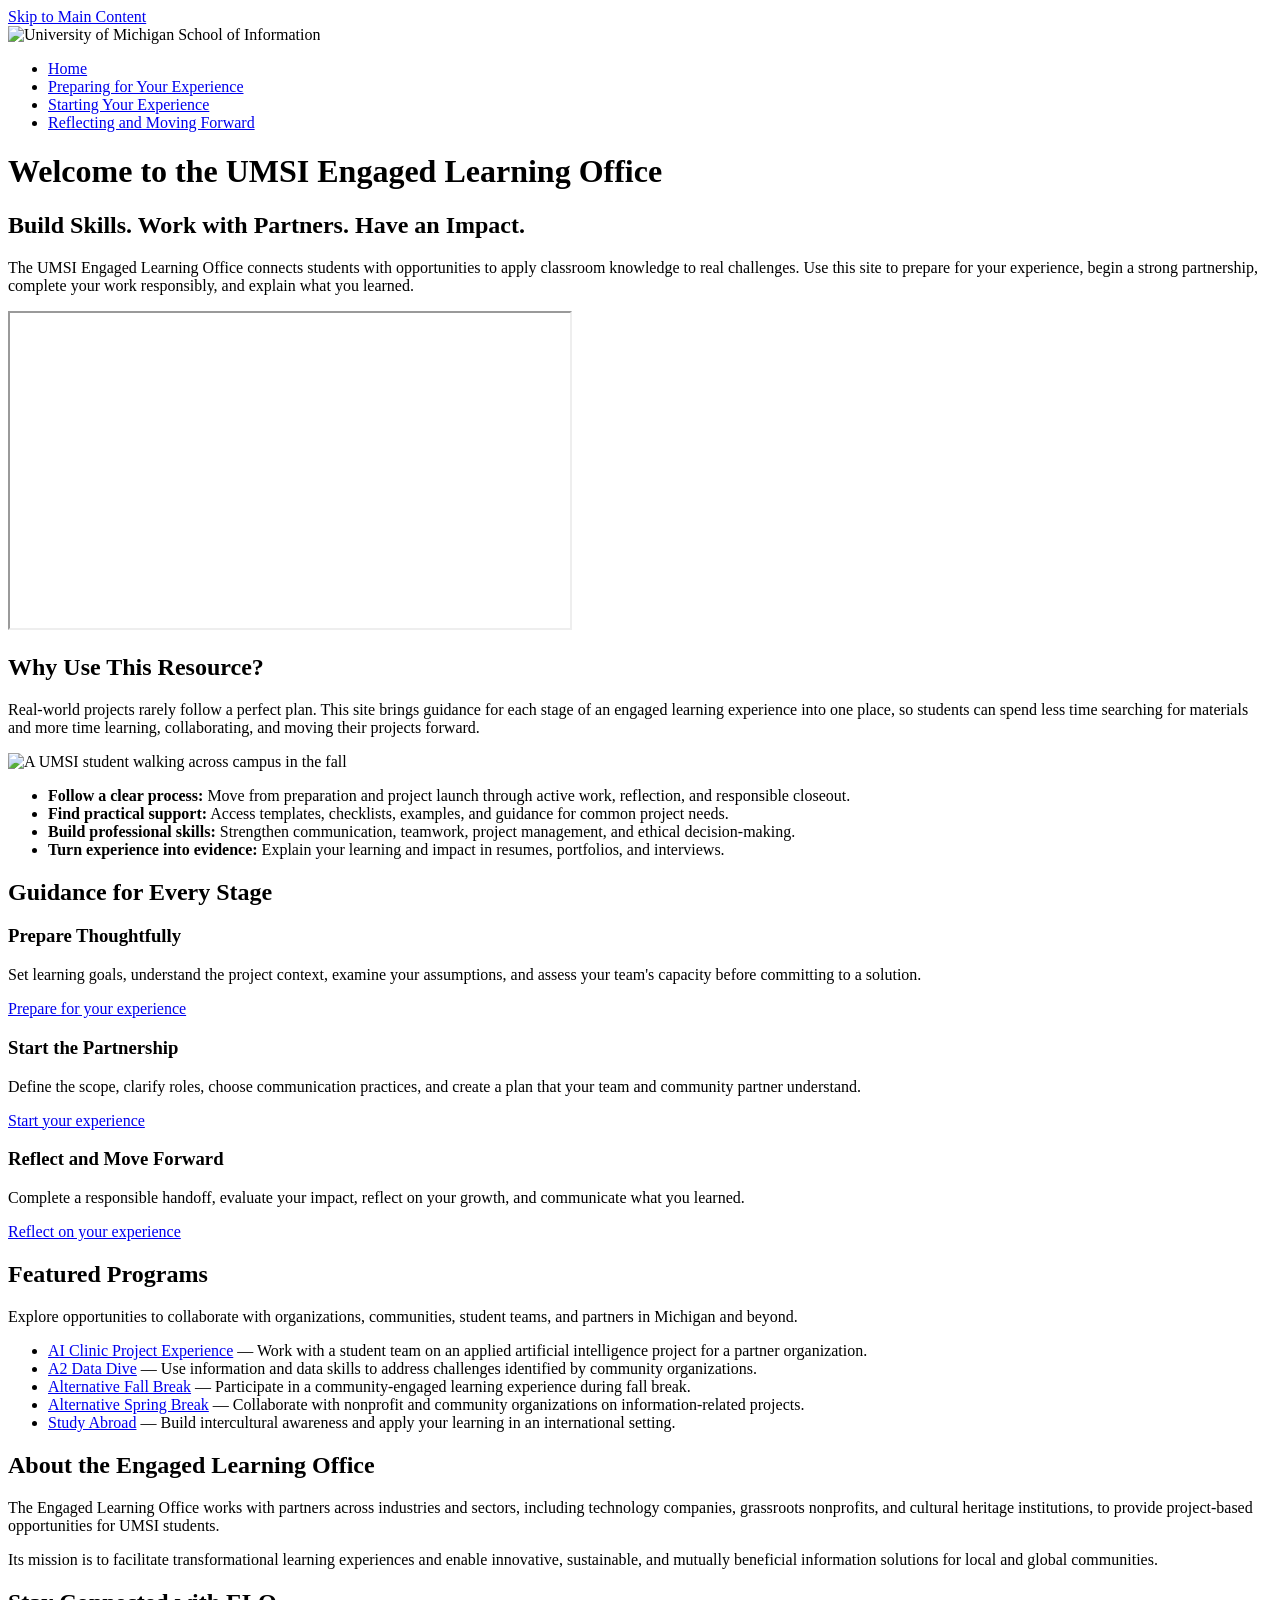
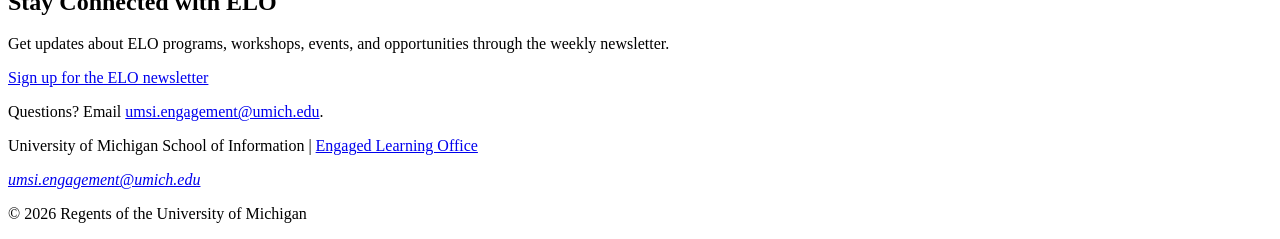
==== index.html @ e4ef28c3 "Complete client project HTML pages" ====
<!DOCTYPE html>
<html lang="en">
<head>
    <meta charset="UTF-8">
    <meta name="viewport" content="width=device-width, initial-scale=1.0">
    <meta name="description" content="Resources from the UMSI Engaged Learning Office for preparing, beginning, completing, and reflecting on an engaged learning experience.">
    <title>Engaged Learning Resources | UMSI</title>
</head>
<body>
    <a href="#main">Skip to Main Content</a>
    <header>
        <img src="images/UMSI_signature_vertical_informal_solidblue.jpg" alt="University of Michigan School of Information">
        <nav aria-label="Primary navigation">
            <ul>
                <li><a href="index.html" aria-current="page">Home</a></li>
                <li><a href="prep.html">Preparing for Your Experience</a></li>
                <li><a href="start.html">Starting Your Experience</a></li>
                <li><a href="reflect.html">Reflecting and Moving Forward</a></li>
            </ul>
        </nav>
        <h1>Welcome to the UMSI Engaged Learning Office</h1>
    </header>
    <main id="main">
        <section>
            <h2>Build Skills. Work with Partners. Have an Impact.</h2>
            <p>The UMSI Engaged Learning Office connects students with opportunities to apply classroom knowledge to real challenges. Use this site to prepare for your experience, begin a strong partnership, complete your work responsibly, and explain what you learned.</p>
            <iframe width="560" height="315" src="https://www.youtube.com/embed/81ZO9RfIJEQ?si=tBp82YWZMl1u7CVS" title="Introduction to engaged learning at UMSI" allow="accelerometer; autoplay; clipboard-write; encrypted-media; gyroscope; picture-in-picture; web-share" referrerpolicy="strict-origin-when-cross-origin" allowfullscreen></iframe>
        </section>
        <section>
            <h2>Why Use This Resource?</h2>
            <p>Real-world projects rarely follow a perfect plan. This site brings guidance for each stage of an engaged learning experience into one place, so students can spend less time searching for materials and more time learning, collaborating, and moving their projects forward.</p>
            <img src="images/UMSI_CampusFall_UMSIBackpack_02.jpg" alt="A UMSI student walking across campus in the fall">
            <ul>
                <li><strong>Follow a clear process:</strong> Move from preparation and project launch through active work, reflection, and responsible closeout.</li>
                <li><strong>Find practical support:</strong> Access templates, checklists, examples, and guidance for common project needs.</li>
                <li><strong>Build professional skills:</strong> Strengthen communication, teamwork, project management, and ethical decision-making.</li>
                <li><strong>Turn experience into evidence:</strong> Explain your learning and impact in resumes, portfolios, and interviews.</li>
            </ul>
        </section>
        <section>
            <h2>Guidance for Every Stage</h2>
            <article>
                <h3>Prepare Thoughtfully</h3>
                <p>Set learning goals, understand the project context, examine your assumptions, and assess your team's capacity before committing to a solution.</p>
                <p><a href="prep.html">Prepare for your experience</a></p>
            </article>
            <article>
                <h3>Start the Partnership</h3>
                <p>Define the scope, clarify roles, choose communication practices, and create a plan that your team and community partner understand.</p>
                <p><a href="start.html">Start your experience</a></p>
            </article>
            <article>
                <h3>Reflect and Move Forward</h3>
                <p>Complete a responsible handoff, evaluate your impact, reflect on your growth, and communicate what you learned.</p>
                <p><a href="reflect.html">Reflect on your experience</a></p>
            </article>
        </section>
        <section>
            <h2>Featured Programs</h2>
            <p>Explore opportunities to collaborate with organizations, communities, student teams, and partners in Michigan and beyond.</p>
            <ul>
                <li><a href="https://mcompass.umich.edu/_portal/tds-program-brochure?programid=12810">AI Clinic Project Experience</a> — Work with a student team on an applied artificial intelligence project for a partner organization.</li>
                <li><a href="https://mcompass.umich.edu/_portal/tds-program-brochure?programid=12556">A2 Data Dive</a> — Use information and data skills to address challenges identified by community organizations.</li>
                <li><a href="https://mcompass.umich.edu/_portal/tds-program-brochure?programid=11297">Alternative Fall Break</a> — Participate in a community-engaged learning experience during fall break.</li>
                <li><a href="https://mcompass.umich.edu/_portal/tds-program-brochure?programid=10621">Alternative Spring Break</a> — Collaborate with nonprofit and community organizations on information-related projects.</li>
                <li><a href="https://www.si.umich.edu/student-life/study-abroad">Study Abroad</a> — Build intercultural awareness and apply your learning in an international setting.</li>
            </ul>
        </section>
        <section>
            <h2>About the Engaged Learning Office</h2>
            <p>The Engaged Learning Office works with partners across industries and sectors, including technology companies, grassroots nonprofits, and cultural heritage institutions, to provide project-based opportunities for UMSI students.</p>
            <p>Its mission is to facilitate transformational learning experiences and enable innovative, sustainable, and mutually beneficial information solutions for local and global communities.</p>
        </section>
        <aside>
            <h2>Stay Connected with ELO</h2>
            <p>Get updates about ELO programs, workshops, events, and opportunities through the weekly newsletter.</p>
            <p><a href="https://umsi.info/elo-newsletter">Sign up for the ELO newsletter</a></p>
            <p>Questions? Email <a href="mailto:umsi.engagement@umich.edu">umsi.engagement@umich.edu</a>.</p>
        </aside>
    </main>
    <footer>
        <p>University of Michigan School of Information | <a href="https://www.si.umich.edu/programs/engaged-learning/about-engaged-learning-office">Engaged Learning Office</a></p>
        <address><a href="mailto:umsi.engagement@umich.edu">umsi.engagement@umich.edu</a></address>
        <p>&copy; 2026 Regents of the University of Michigan</p>
    </footer>
</body>
</html>
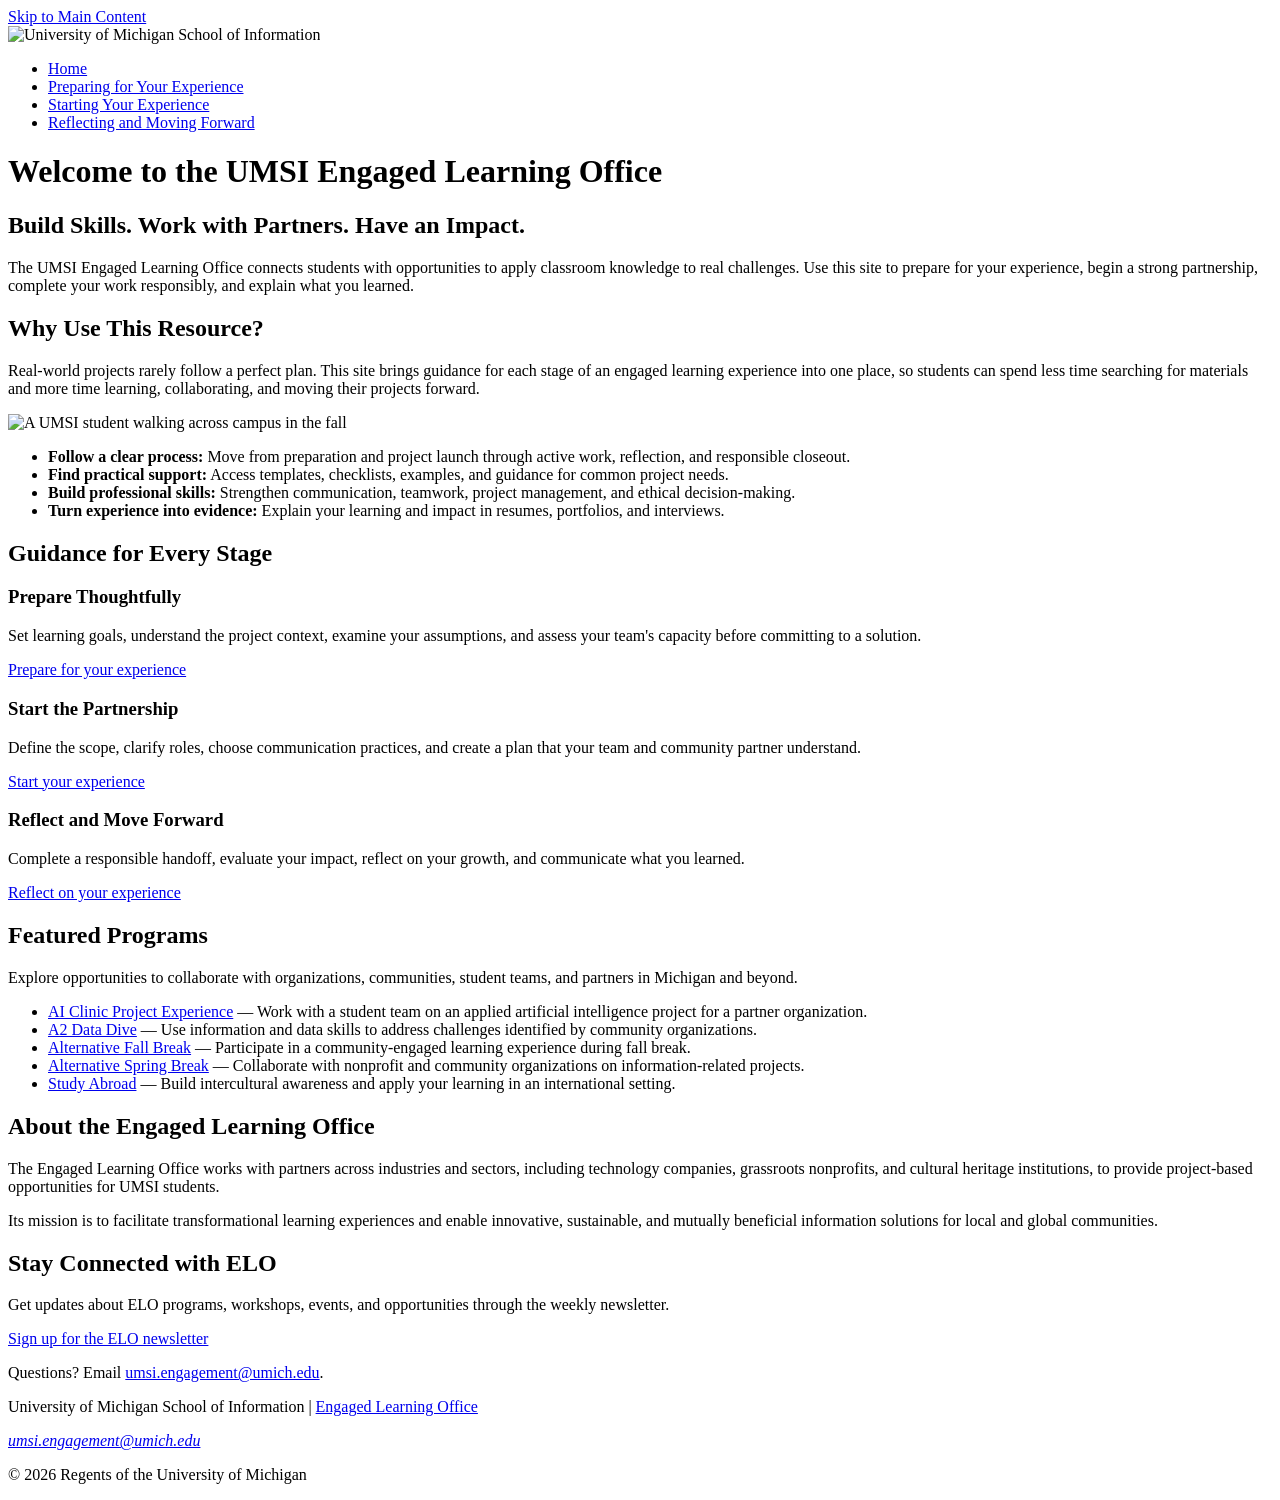
==== commit b95e4e9c: "Remove YouTube embed causing axe issues" ====
--- a/index.html
+++ b/index.html
@@ -24,7 +24,6 @@
         <section>
             <h2>Build Skills. Work with Partners. Have an Impact.</h2>
             <p>The UMSI Engaged Learning Office connects students with opportunities to apply classroom knowledge to real challenges. Use this site to prepare for your experience, begin a strong partnership, complete your work responsibly, and explain what you learned.</p>
-            <iframe width="560" height="315" src="https://www.youtube.com/embed/81ZO9RfIJEQ?si=tBp82YWZMl1u7CVS" title="Introduction to engaged learning at UMSI" allow="accelerometer; autoplay; clipboard-write; encrypted-media; gyroscope; picture-in-picture; web-share" referrerpolicy="strict-origin-when-cross-origin" allowfullscreen></iframe>
         </section>
         <section>
             <h2>Why Use This Resource?</h2>
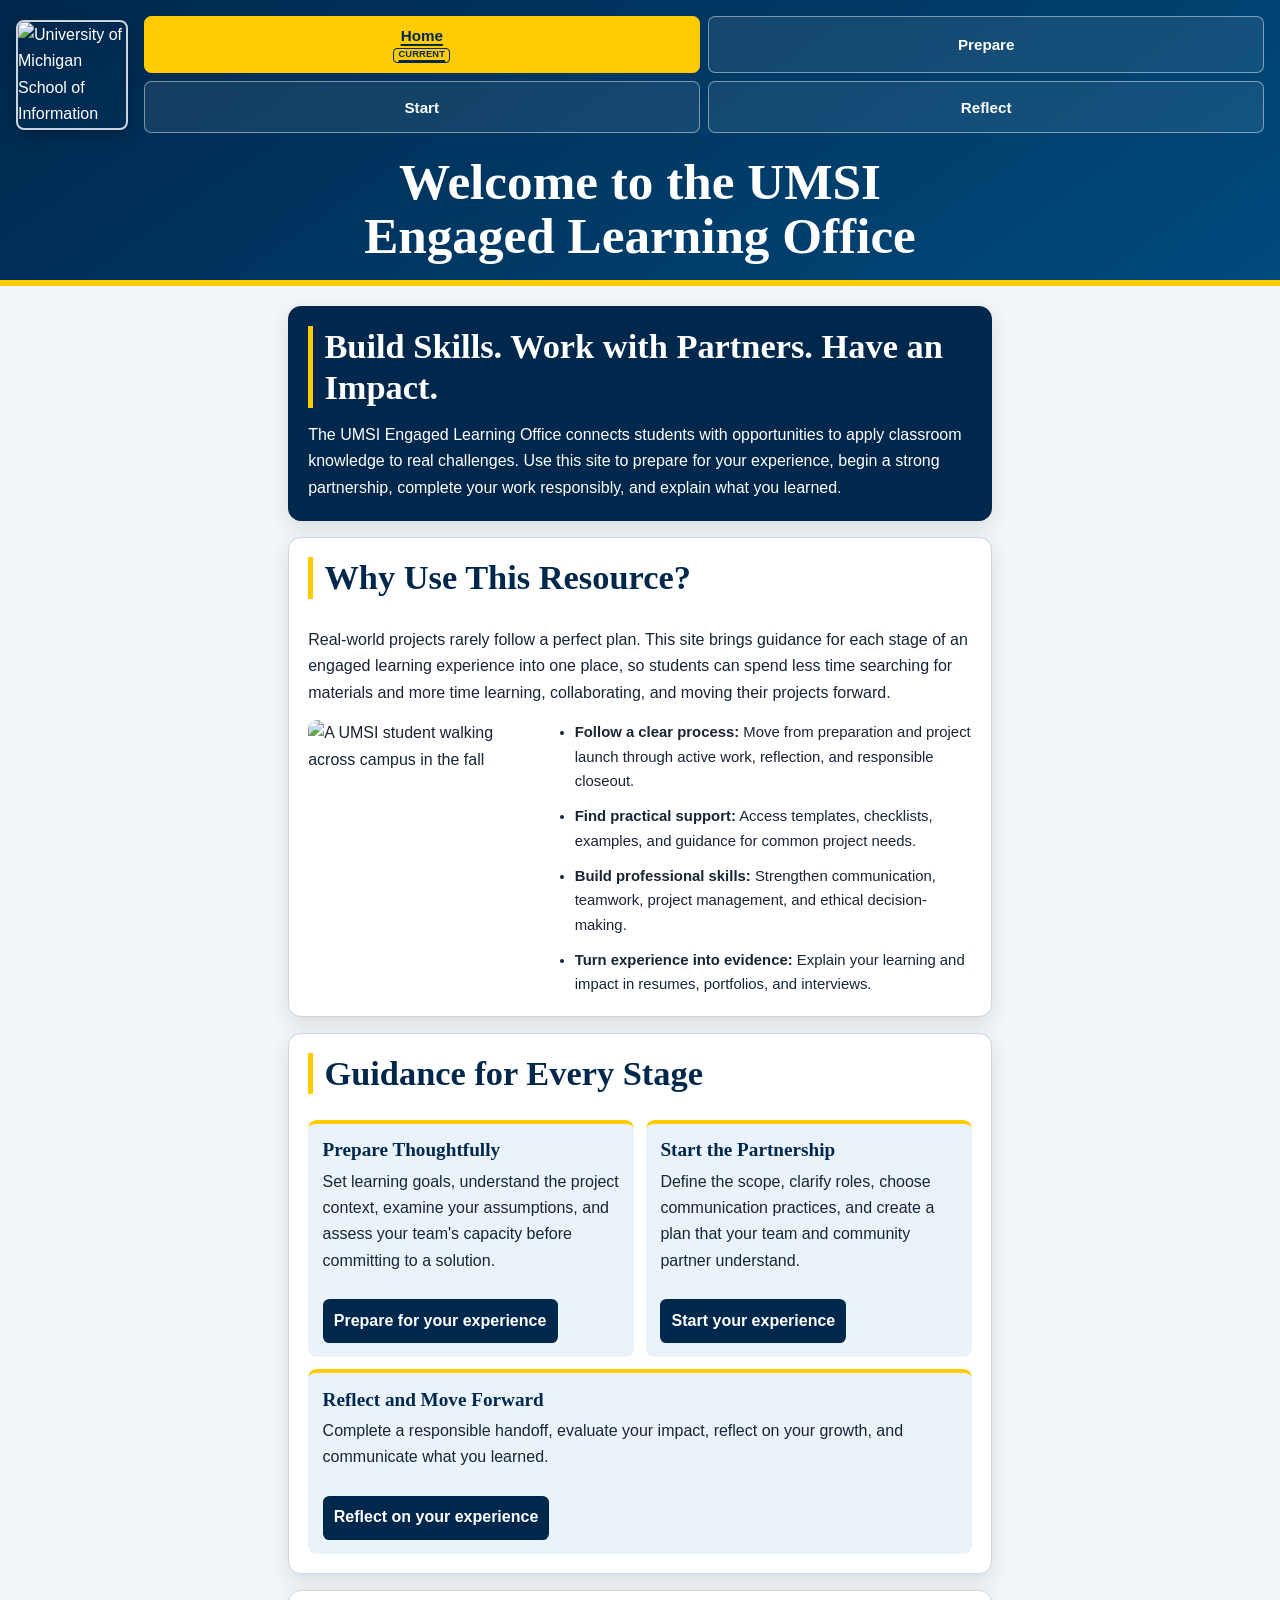
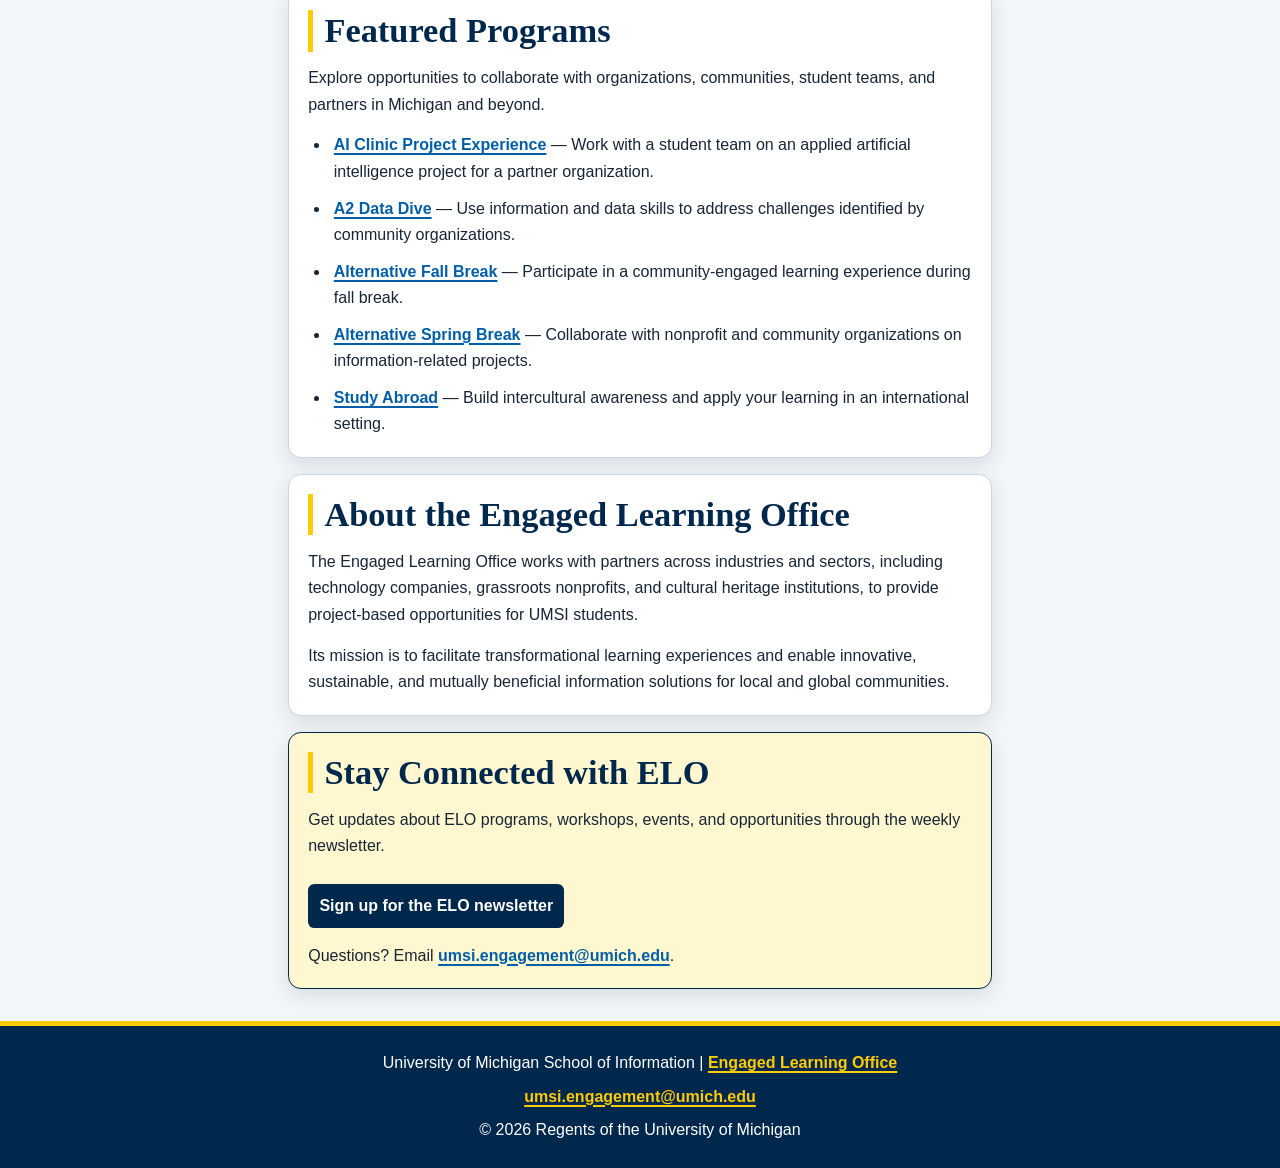
==== commit 9413a498: "Complete mobile-first client project styling" ====
--- a/index.html
+++ b/index.html
@@ -4,28 +4,30 @@
     <meta charset="UTF-8">
     <meta name="viewport" content="width=device-width, initial-scale=1.0">
     <meta name="description" content="Resources from the UMSI Engaged Learning Office for preparing, beginning, completing, and reflecting on an engaged learning experience.">
+    <link rel="stylesheet" href="css/html5reset.css">
+    <link rel="stylesheet" href="css/style.css">
     <title>Engaged Learning Resources | UMSI</title>
 </head>
-<body>
-    <a href="#main">Skip to Main Content</a>
-    <header>
-        <img src="images/UMSI_signature_vertical_informal_solidblue.jpg" alt="University of Michigan School of Information">
-        <nav aria-label="Primary navigation">
+<body class="page-home">
+    <a class="skip-link" href="#main">Skip to Main Content</a>
+    <header class="site-header">
+        <img class="site-logo" src="images/UMSI_signature_vertical_informal_solidblue.jpg" alt="University of Michigan School of Information">
+        <nav class="site-nav" aria-label="Primary navigation">
             <ul>
                 <li><a href="index.html" aria-current="page">Home</a></li>
-                <li><a href="prep.html">Preparing for Your Experience</a></li>
-                <li><a href="start.html">Starting Your Experience</a></li>
-                <li><a href="reflect.html">Reflecting and Moving Forward</a></li>
+                <li><a href="prep.html" aria-label="Preparing for Your Experience">Prepare</a></li>
+                <li><a href="start.html" aria-label="Starting Your Experience">Start</a></li>
+                <li><a href="reflect.html" aria-label="Reflecting and Moving Forward">Reflect</a></li>
             </ul>
         </nav>
         <h1>Welcome to the UMSI Engaged Learning Office</h1>
     </header>
-    <main id="main">
-        <section>
+    <main id="main" class="site-main" tabindex="-1">
+        <section class="intro-panel">
             <h2>Build Skills. Work with Partners. Have an Impact.</h2>
             <p>The UMSI Engaged Learning Office connects students with opportunities to apply classroom knowledge to real challenges. Use this site to prepare for your experience, begin a strong partnership, complete your work responsibly, and explain what you learned.</p>
         </section>
-        <section>
+        <section class="feature-overview">
             <h2>Why Use This Resource?</h2>
             <p>Real-world projects rarely follow a perfect plan. This site brings guidance for each stage of an engaged learning experience into one place, so students can spend less time searching for materials and more time learning, collaborating, and moving their projects forward.</p>
             <img src="images/UMSI_CampusFall_UMSIBackpack_02.jpg" alt="A UMSI student walking across campus in the fall">
@@ -36,7 +38,7 @@
                 <li><strong>Turn experience into evidence:</strong> Explain your learning and impact in resumes, portfolios, and interviews.</li>
             </ul>
         </section>
-        <section>
+        <section class="stage-grid">
             <h2>Guidance for Every Stage</h2>
             <article>
                 <h3>Prepare Thoughtfully</h3>
@@ -54,7 +56,7 @@
                 <p><a href="reflect.html">Reflect on your experience</a></p>
             </article>
         </section>
-        <section>
+        <section class="resource-list">
             <h2>Featured Programs</h2>
             <p>Explore opportunities to collaborate with organizations, communities, student teams, and partners in Michigan and beyond.</p>
             <ul>
@@ -65,19 +67,19 @@
                 <li><a href="https://www.si.umich.edu/student-life/study-abroad">Study Abroad</a> — Build intercultural awareness and apply your learning in an international setting.</li>
             </ul>
         </section>
-        <section>
+        <section class="about-panel">
             <h2>About the Engaged Learning Office</h2>
             <p>The Engaged Learning Office works with partners across industries and sectors, including technology companies, grassroots nonprofits, and cultural heritage institutions, to provide project-based opportunities for UMSI students.</p>
             <p>Its mission is to facilitate transformational learning experiences and enable innovative, sustainable, and mutually beneficial information solutions for local and global communities.</p>
         </section>
-        <aside>
+        <aside class="callout-panel">
             <h2>Stay Connected with ELO</h2>
             <p>Get updates about ELO programs, workshops, events, and opportunities through the weekly newsletter.</p>
             <p><a href="https://umsi.info/elo-newsletter">Sign up for the ELO newsletter</a></p>
             <p>Questions? Email <a href="mailto:umsi.engagement@umich.edu">umsi.engagement@umich.edu</a>.</p>
         </aside>
     </main>
-    <footer>
+    <footer class="site-footer">
         <p>University of Michigan School of Information | <a href="https://www.si.umich.edu/programs/engaged-learning/about-engaged-learning-office">Engaged Learning Office</a></p>
         <address><a href="mailto:umsi.engagement@umich.edu">umsi.engagement@umich.edu</a></address>
         <p>&copy; 2026 Regents of the University of Michigan</p>
--- a/css/style.css
+++ b/css/style.css
@@ -0,0 +1,447 @@
+/* Mobile-first design authored for the SI 539 Client Project. */
+
+:root {
+    --um-blue: #00274c;
+    --um-blue-light: #0b4f82;
+    --maize: #ffcb05;
+    --ink: #172536;
+    --muted: #526273;
+    --paper: #ffffff;
+    --canvas: #f3f6f8;
+    --pale-blue: #eaf3fa;
+    --pale-maize: #fff7cf;
+    --border: #c9d5df;
+    --shadow: 0 0.4rem 1.2rem rgba(0, 39, 76, 0.12);
+}
+
+*,
+*::before,
+*::after {
+    box-sizing: border-box;
+}
+
+html {
+    scroll-behavior: smooth;
+}
+
+body {
+    min-width: 17.5rem;
+    background: var(--canvas);
+    color: var(--ink);
+    font-family: Arial, Helvetica, sans-serif;
+    font-size: 1rem;
+    line-height: 1.65;
+}
+
+img {
+    display: block;
+    max-width: 100%;
+    height: auto;
+}
+
+a {
+    color: #005ea8;
+    font-weight: 700;
+    text-decoration-thickness: 0.12em;
+    text-underline-offset: 0.18em;
+}
+
+a:hover {
+    color: #003d73;
+}
+
+:focus-visible {
+    outline: 0.24rem solid var(--maize);
+    outline-offset: 0.2rem;
+}
+
+.skip-link {
+    position: absolute;
+    top: -8rem;
+    left: 1rem;
+    z-index: 1000;
+    padding: 0.8rem 1rem;
+    border: 0.2rem solid var(--um-blue);
+    border-radius: 0.4rem;
+    background: var(--maize);
+    color: var(--um-blue);
+    font-weight: 800;
+}
+
+.skip-link:focus {
+    top: 1rem;
+}
+
+.site-header {
+    display: grid;
+    grid-template-columns: minmax(5rem, 7rem) minmax(0, 1fr);
+    gap: 1rem;
+    align-items: center;
+    padding: 1rem;
+    background: linear-gradient(145deg, var(--um-blue), #004b7d);
+    color: var(--paper);
+    border-bottom: 0.4rem solid var(--maize);
+}
+
+.site-logo {
+    width: 100%;
+    border: 0.18rem solid rgba(255, 255, 255, 0.8);
+    border-radius: 0.5rem;
+    box-shadow: 0 0.35rem 0.9rem rgba(0, 0, 0, 0.25);
+}
+
+.site-nav {
+    align-self: stretch;
+}
+
+.site-nav ul {
+    display: grid;
+    grid-template-columns: repeat(2, minmax(0, 1fr));
+    gap: 0.55rem;
+    height: 100%;
+}
+
+.site-nav li {
+    display: flex;
+    min-width: 0;
+}
+
+.site-nav a {
+    display: flex;
+    width: 100%;
+    min-height: 3.25rem;
+    align-items: center;
+    justify-content: center;
+    padding: 0.55rem 0.45rem;
+    border: 0.12rem solid rgba(255, 255, 255, 0.45);
+    border-radius: 0.45rem;
+    background: rgba(255, 255, 255, 0.08);
+    color: var(--paper);
+    font-size: 0.95rem;
+    line-height: 1.25;
+    text-align: center;
+    text-decoration: none;
+}
+
+.site-nav a:hover,
+.site-nav a:focus-visible {
+    background: var(--paper);
+    color: var(--um-blue);
+}
+
+.site-nav a[aria-current="page"] {
+    flex-direction: column;
+    gap: 0.18rem;
+    border-color: var(--maize);
+    background: var(--maize);
+    color: var(--um-blue);
+    font-weight: 900;
+    text-decoration: underline;
+    text-decoration-thickness: 0.14em;
+}
+
+.site-nav a[aria-current="page"]::after {
+    content: "Current";
+    display: block;
+    margin-left: 0;
+    padding: 0.05rem 0.25rem;
+    border: 0.08rem solid currentColor;
+    border-radius: 0.25rem;
+    font-size: 0.58rem;
+    letter-spacing: 0.02em;
+    text-transform: uppercase;
+}
+
+.site-header h1 {
+    grid-column: 1 / -1;
+    max-width: 42rem;
+    margin: 0.35rem auto 0;
+    font-family: Georgia, "Times New Roman", serif;
+    font-size: clamp(2rem, 9vw, 3.2rem);
+    line-height: 1.06;
+    text-align: center;
+}
+
+.site-main {
+    display: grid;
+    gap: 1rem;
+    width: min(100% - 1.25rem, 44rem);
+    margin: 0 auto;
+    padding: 1.25rem 0 2rem;
+}
+
+.site-main:focus {
+    outline: none;
+}
+
+.site-main > section,
+.site-main > aside {
+    padding: 1.2rem;
+    border: 0.08rem solid var(--border);
+    border-radius: 0.8rem;
+    background: var(--paper);
+    box-shadow: var(--shadow);
+}
+
+.site-main h2,
+.site-main h3 {
+    color: var(--um-blue);
+    font-family: Georgia, "Times New Roman", serif;
+    line-height: 1.2;
+}
+
+.site-main h2 {
+    margin-bottom: 0.85rem;
+    padding-left: 0.7rem;
+    border-left: 0.35rem solid var(--maize);
+    font-size: clamp(1.55rem, 7vw, 2.15rem);
+}
+
+.site-main h3 {
+    margin-bottom: 0.45rem;
+    font-size: 1.2rem;
+}
+
+.site-main p + p,
+.site-main p + ul,
+.site-main p + ol,
+.site-main p + dl,
+.site-main ul + p,
+.site-main ol + p,
+.site-main h3:not(:first-child) {
+    margin-top: 0.9rem;
+}
+
+.site-main ul,
+.site-main ol {
+    padding-left: 1.35rem;
+}
+
+.site-main li + li {
+    margin-top: 0.65rem;
+}
+
+.intro-panel {
+    border-color: var(--um-blue) !important;
+    background: var(--um-blue) !important;
+    color: var(--paper);
+}
+
+.intro-panel h2 {
+    color: var(--paper);
+}
+
+.feature-overview {
+    display: grid;
+    grid-template-columns: minmax(6.5rem, 0.72fr) minmax(0, 1.28fr);
+    gap: 0.9rem;
+    align-items: stretch;
+}
+
+.feature-overview h2,
+.feature-overview > p {
+    grid-column: 1 / -1;
+}
+
+.feature-overview img {
+    width: 100%;
+    height: 100%;
+    min-height: 17rem;
+    border-radius: 0.55rem;
+    object-fit: cover;
+}
+
+.feature-overview ul {
+    align-self: center;
+    padding-left: 1.15rem;
+    font-size: 0.93rem;
+}
+
+.stage-grid {
+    display: grid;
+    grid-template-columns: repeat(2, minmax(0, 1fr));
+    gap: 0.75rem;
+}
+
+.stage-grid > h2 {
+    grid-column: 1 / -1;
+}
+
+.stage-grid article {
+    padding: 0.9rem;
+    border-top: 0.28rem solid var(--maize);
+    border-radius: 0.55rem;
+    background: var(--pale-blue);
+}
+
+.stage-grid article:last-child {
+    grid-column: 1 / -1;
+}
+
+.stage-grid article p:last-child a,
+.callout-panel p a[href^="https://umsi.info"] {
+    display: inline-flex;
+    min-height: 2.75rem;
+    align-items: center;
+    margin-top: 0.65rem;
+    padding: 0.55rem 0.7rem;
+    border-radius: 0.4rem;
+    background: var(--um-blue);
+    color: var(--paper);
+    text-decoration: none;
+}
+
+.resource-list li,
+.goal-list li,
+.handoff-list li,
+.team-agreement li {
+    padding-left: 0.25rem;
+}
+
+.question-grid ul {
+    display: grid;
+    grid-template-columns: repeat(2, minmax(0, 1fr));
+    gap: 0.7rem;
+    padding-left: 0;
+    list-style: none;
+}
+
+.question-grid li {
+    margin: 0 !important;
+    padding: 0.8rem;
+    border: 0.08rem solid #b9ccdb;
+    border-radius: 0.55rem;
+    background: var(--pale-blue);
+    font-size: 0.93rem;
+}
+
+.question-grid li::before {
+    content: "?";
+    display: inline-grid;
+    width: 1.55rem;
+    height: 1.55rem;
+    place-items: center;
+    margin: 0 0.35rem 0.25rem 0;
+    border-radius: 50%;
+    background: var(--maize);
+    color: var(--um-blue);
+    font-weight: 900;
+}
+
+.process-list ol {
+    counter-reset: steps;
+    padding-left: 0;
+    list-style: none;
+}
+
+.process-list ol > li {
+    position: relative;
+    margin: 0;
+    padding: 0.8rem 0.8rem 0.8rem 3.25rem;
+    border-left: 0.18rem solid var(--maize);
+}
+
+.process-list ol > li + li {
+    border-top: 0.08rem solid var(--border);
+}
+
+.process-list ol > li::before {
+    counter-increment: steps;
+    content: counter(steps);
+    position: absolute;
+    top: 0.7rem;
+    left: 0.45rem;
+    display: grid;
+    width: 2rem;
+    height: 2rem;
+    place-items: center;
+    border-radius: 50%;
+    background: var(--um-blue);
+    color: var(--paper);
+    font-weight: 900;
+}
+
+.status-grid dl {
+    display: grid;
+    grid-template-columns: minmax(5rem, 0.36fr) minmax(0, 1fr);
+    gap: 0.55rem 0.75rem;
+}
+
+.status-grid dt,
+.status-grid dd {
+    padding: 0.7rem;
+    border-radius: 0.45rem;
+}
+
+.status-grid dt {
+    background: var(--um-blue);
+    color: var(--paper);
+}
+
+.status-grid dd {
+    margin: 0;
+    background: var(--pale-blue);
+}
+
+.warning-panel {
+    border-color: #d4b100 !important;
+    background: var(--pale-maize) !important;
+}
+
+.communication-grid {
+    display: grid;
+    grid-template-columns: repeat(2, minmax(0, 1fr));
+    gap: 0.8rem;
+}
+
+.communication-grid > h2 {
+    grid-column: 1 / -1;
+}
+
+.communication-grid article {
+    padding: 0.9rem;
+    border-radius: 0.55rem;
+    background: var(--pale-blue);
+}
+
+.communication-grid article:first-of-type {
+    grid-column: 1 / -1;
+}
+
+.communication-grid article p + p {
+    margin-top: 0.7rem;
+}
+
+.communication-grid article p strong:first-child {
+    color: var(--um-blue);
+}
+
+.callout-panel {
+    border: 0.12rem solid var(--um-blue) !important;
+    background: var(--pale-maize) !important;
+}
+
+.site-footer {
+    display: grid;
+    gap: 0.45rem;
+    justify-items: center;
+    padding: 1.5rem 1rem;
+    border-top: 0.35rem solid var(--maize);
+    background: var(--um-blue);
+    color: var(--paper);
+    text-align: center;
+}
+
+.site-footer a {
+    color: var(--maize);
+}
+
+.site-footer address {
+    font-style: normal;
+}
+
+@media (prefers-reduced-motion: reduce) {
+    html {
+        scroll-behavior: auto;
+    }
+}
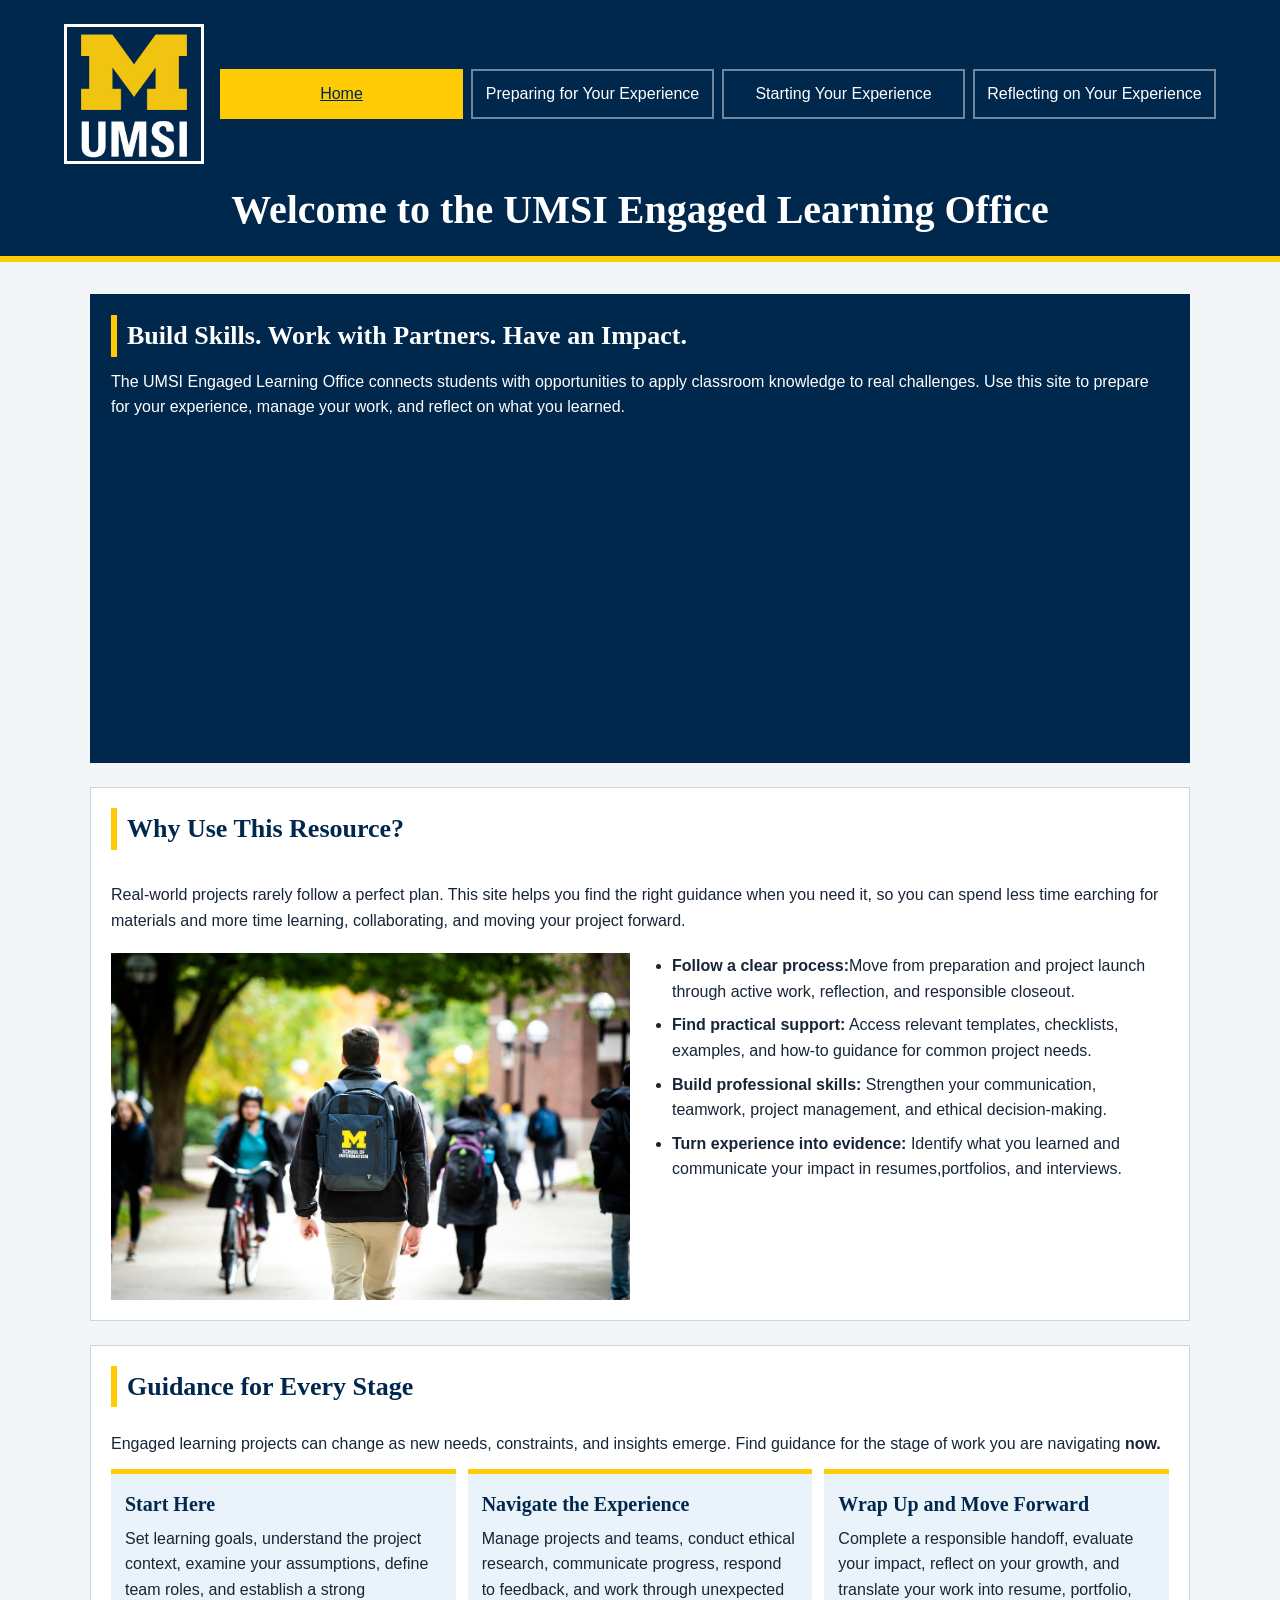
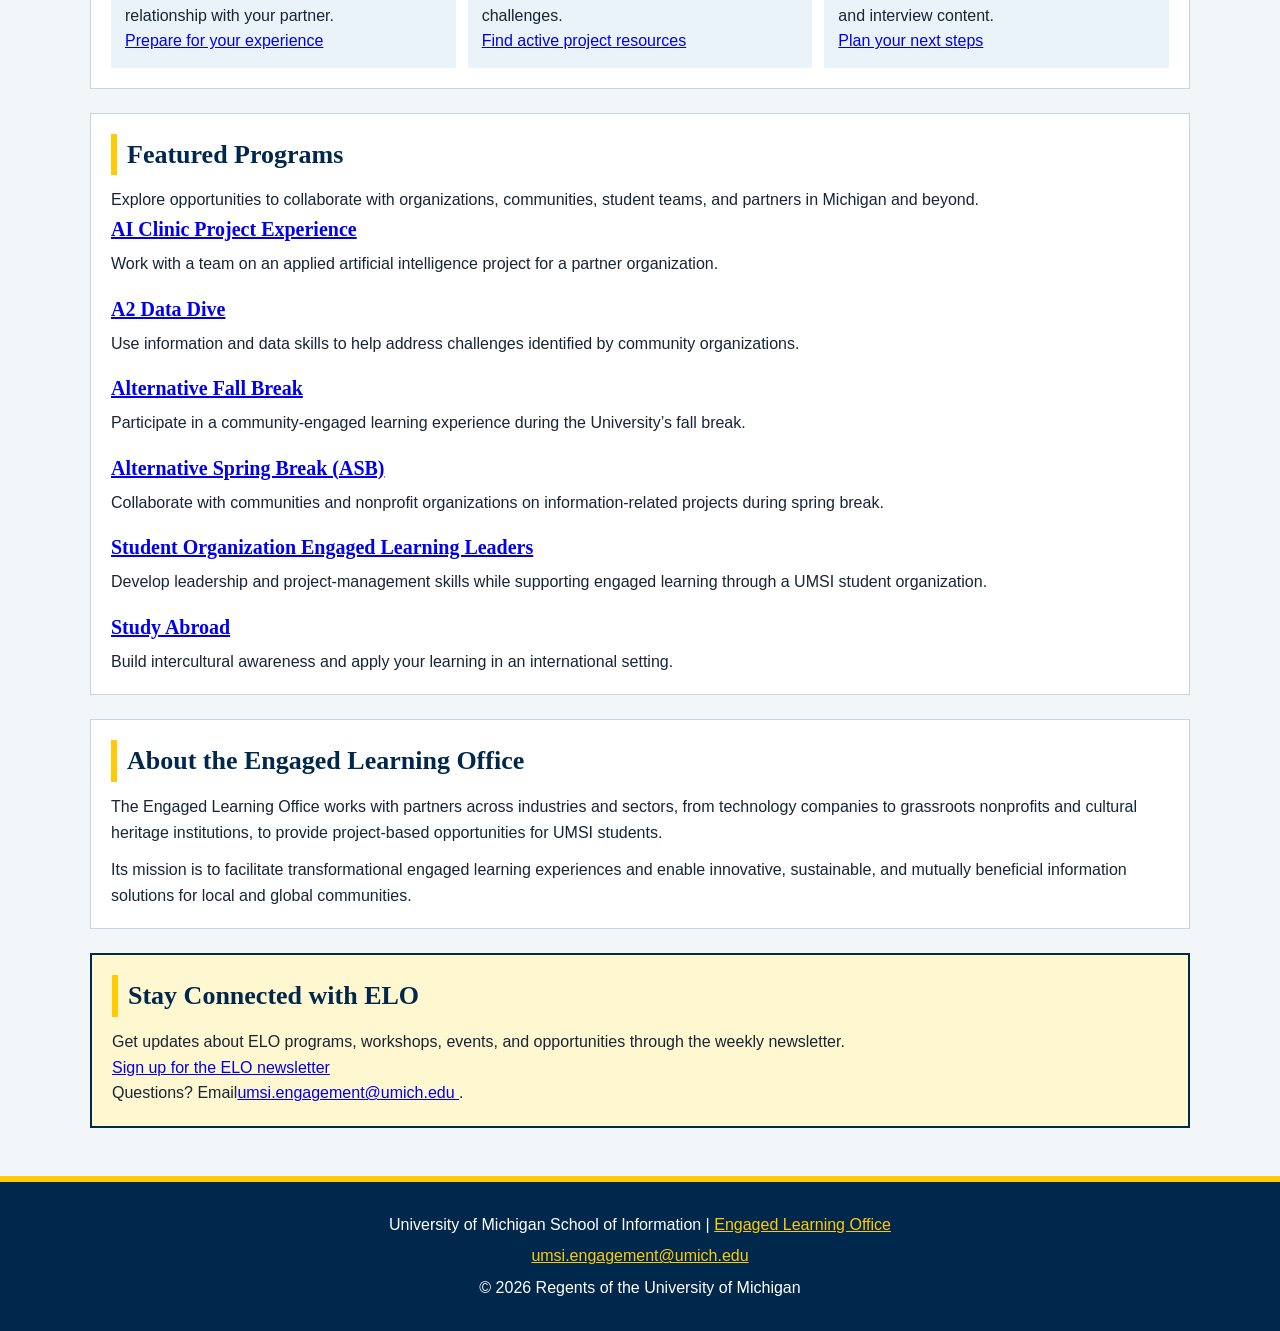
==== commit 81911441: "Initial commit" ====
--- a/index.html
+++ b/index.html
@@ -1,88 +1,135 @@
 <!DOCTYPE html>
 <html lang="en">
-<head>
+  <head>
     <meta charset="UTF-8">
     <meta name="viewport" content="width=device-width, initial-scale=1.0">
-    <meta name="description" content="Resources from the UMSI Engaged Learning Office for preparing, beginning, completing, and reflecting on an engaged learning experience.">
+  
+    <title>Engaged Learning Resources | UMSI</title>
+
     <link rel="stylesheet" href="css/html5reset.css">
     <link rel="stylesheet" href="css/style.css">
-    <title>Engaged Learning Resources | UMSI</title>
-</head>
-<body class="page-home">
-    <a class="skip-link" href="#main">Skip to Main Content</a>
+  </head>
+<body>
+
     <header class="site-header">
-        <img class="site-logo" src="images/UMSI_signature_vertical_informal_solidblue.jpg" alt="University of Michigan School of Information">
-        <nav class="site-nav" aria-label="Primary navigation">
+  <a class="skip-link" href = "#main">Skip to Main Content</a>
+        <img class="site-logo" src="images/UMSI_signature_vertical_informal_solidblue.jpg" alt="UMSI Logo">
+        <nav class="site-nav">
             <ul>
-                <li><a href="index.html" aria-current="page">Home</a></li>
-                <li><a href="prep.html" aria-label="Preparing for Your Experience">Prepare</a></li>
-                <li><a href="start.html" aria-label="Starting Your Experience">Start</a></li>
-                <li><a href="reflect.html" aria-label="Reflecting and Moving Forward">Reflect</a></li>
+                <li><a href = "index.html" aria-current="page">Home</a></li>
+                <li><a href = "prep.html">Preparing for Your Experience</a></li>
+                <li><a href = "start.html">Starting Your Experience</a></li>
+                <li><a href = "reflect.html">Reflecting on Your Experience</a></li>
             </ul>
         </nav>
-        <h1>Welcome to the UMSI Engaged Learning Office</h1>
+    <h1>Welcome to the UMSI Engaged Learning Office</h1>
+
     </header>
-    <main id="main" class="site-main" tabindex="-1">
-        <section class="intro-panel">
-            <h2>Build Skills. Work with Partners. Have an Impact.</h2>
-            <p>The UMSI Engaged Learning Office connects students with opportunities to apply classroom knowledge to real challenges. Use this site to prepare for your experience, begin a strong partnership, complete your work responsibly, and explain what you learned.</p>
-        </section>
-        <section class="feature-overview">
-            <h2>Why Use This Resource?</h2>
-            <p>Real-world projects rarely follow a perfect plan. This site brings guidance for each stage of an engaged learning experience into one place, so students can spend less time searching for materials and more time learning, collaborating, and moving their projects forward.</p>
-            <img src="images/UMSI_CampusFall_UMSIBackpack_02.jpg" alt="A UMSI student walking across campus in the fall">
-            <ul>
-                <li><strong>Follow a clear process:</strong> Move from preparation and project launch through active work, reflection, and responsible closeout.</li>
-                <li><strong>Find practical support:</strong> Access templates, checklists, examples, and guidance for common project needs.</li>
-                <li><strong>Build professional skills:</strong> Strengthen communication, teamwork, project management, and ethical decision-making.</li>
-                <li><strong>Turn experience into evidence:</strong> Explain your learning and impact in resumes, portfolios, and interviews.</li>
-            </ul>
-        </section>
-        <section class="stage-grid">
-            <h2>Guidance for Every Stage</h2>
-            <article>
-                <h3>Prepare Thoughtfully</h3>
-                <p>Set learning goals, understand the project context, examine your assumptions, and assess your team's capacity before committing to a solution.</p>
-                <p><a href="prep.html">Prepare for your experience</a></p>
-            </article>
-            <article>
-                <h3>Start the Partnership</h3>
-                <p>Define the scope, clarify roles, choose communication practices, and create a plan that your team and community partner understand.</p>
-                <p><a href="start.html">Start your experience</a></p>
-            </article>
-            <article>
-                <h3>Reflect and Move Forward</h3>
-                <p>Complete a responsible handoff, evaluate your impact, reflect on your growth, and communicate what you learned.</p>
-                <p><a href="reflect.html">Reflect on your experience</a></p>
-            </article>
-        </section>
-        <section class="resource-list">
-            <h2>Featured Programs</h2>
-            <p>Explore opportunities to collaborate with organizations, communities, student teams, and partners in Michigan and beyond.</p>
-            <ul>
-                <li><a href="https://mcompass.umich.edu/_portal/tds-program-brochure?programid=12810">AI Clinic Project Experience</a> — Work with a student team on an applied artificial intelligence project for a partner organization.</li>
-                <li><a href="https://mcompass.umich.edu/_portal/tds-program-brochure?programid=12556">A2 Data Dive</a> — Use information and data skills to address challenges identified by community organizations.</li>
-                <li><a href="https://mcompass.umich.edu/_portal/tds-program-brochure?programid=11297">Alternative Fall Break</a> — Participate in a community-engaged learning experience during fall break.</li>
-                <li><a href="https://mcompass.umich.edu/_portal/tds-program-brochure?programid=10621">Alternative Spring Break</a> — Collaborate with nonprofit and community organizations on information-related projects.</li>
-                <li><a href="https://www.si.umich.edu/student-life/study-abroad">Study Abroad</a> — Build intercultural awareness and apply your learning in an international setting.</li>
-            </ul>
-        </section>
-        <section class="about-panel">
-            <h2>About the Engaged Learning Office</h2>
-            <p>The Engaged Learning Office works with partners across industries and sectors, including technology companies, grassroots nonprofits, and cultural heritage institutions, to provide project-based opportunities for UMSI students.</p>
-            <p>Its mission is to facilitate transformational learning experiences and enable innovative, sustainable, and mutually beneficial information solutions for local and global communities.</p>
-        </section>
-        <aside class="callout-panel">
-            <h2>Stay Connected with ELO</h2>
-            <p>Get updates about ELO programs, workshops, events, and opportunities through the weekly newsletter.</p>
-            <p><a href="https://umsi.info/elo-newsletter">Sign up for the ELO newsletter</a></p>
-            <p>Questions? Email <a href="mailto:umsi.engagement@umich.edu">umsi.engagement@umich.edu</a>.</p>
-        </aside>
+    <main id="main" class="site-main">
+    <section class="intro-panel">
+      <h2>Build Skills. Work with Partners. Have an Impact.</h2>
+      <p>
+       The UMSI Engaged Learning Office connects students with opportunities to apply classroom knowledge to real challenges. Use this site to prepare for your experience, manage your work, and reflect on what you learned.
+      </p>
+
+      <iframe width="560px" height="315px" src="https://www.youtube.com/embed/81ZO9RfIJEQ?si=tBp82YWZMl1u7CVS" title="YouTube video player" frameborder="0" allow="accelerometer; autoplay; clipboard-write; encrypted-media; gyroscope; picture-in-picture; web-share" referrerpolicy="strict-origin-when-cross-origin" allowfullscreen></iframe>
+         <!-- Note: this iframe might cause an Axe ARIA error - that's not on you that's on YouTube! -->
+    </section>
+
+<section class="feature-overview">
+    <h2>Why Use This Resource?</h2>
+
+    <p>Real-world projects rarely follow a perfect plan. This site helps you find the right guidance when you need it, so you can spend less time earching for materials and more time learning, collaborating, and moving your project forward.
+    </p>
+        <img src="images/UMSI_CampusFall_UMSIBackpack_02.jpg" alt="A student wears a UMSI backpack in fall on the drag.">
+    <ul>
+        <li><strong>Follow a clear process:</strong>Move from preparation and project launch through active work, reflection, and responsible closeout.</li>
+        <li><strong>Find practical support:</strong> Access relevant templates, checklists, examples, and how-to guidance for common project needs.</li>
+        <li><strong>Build professional skills:</strong> Strengthen your communication, teamwork, project management, and ethical decision-making.</li>
+        <li><strong>Turn experience into evidence:</strong> Identify what you learned and communicate your impact in resumes,portfolios, and interviews.</li>
+    </ul>
+</section>
+
+ <section class="stage-grid">
+    <h2>Guidance for Every Stage</h2>
+    <p>Engaged learning projects can change as new needs, constraints, and insights emerge. Find guidance for the stage of work you are navigating <strong>now.</strong></p>
+    <article>
+      <h3>Start Here</h3>
+      <p>Set learning goals, understand the project context, examine your assumptions, define team roles, and establish a strong relationship with your partner.</p>
+      <a href="prep.html">Prepare for your experience</a>
+    </article>
+
+    <article>
+      <h3>Navigate the Experience</h3>
+      <p>Manage projects and teams, conduct ethical research, communicate progress, respond to feedback, and work through unexpected challenges.</p>
+      <a href="start.html">Find active project resources</a>
+    </article>
+
+    <article>
+      <h3>Wrap Up and Move Forward</h3>
+      <p>Complete a responsible handoff, evaluate your impact, reflect on your growth, and translate your work into resume, portfolio, and interview content.</p>
+      <a href="reflect.html">Plan your next steps</a>
+    </article>
+  </section>
+
+   <section class="resource-list">
+    <h2>Featured Programs</h2>
+    <p>Explore opportunities to collaborate with organizations, communities, student teams, and partners in Michigan and beyond.</p>
+    <article>
+    <h3><a href="https://mcompass.umich.edu/_portal/tds-program-brochure?programid=12810">AI Clinic Project Experience</a></h3>
+    <p>Work with a team on an applied artificial intelligence project for a partner organization.</p>
+    </article>
+
+    <article>
+    <h3><a href="https://mcompass.umich.edu/_portal/tds-program-brochure?programid=12556">A2 Data Dive</a></h3>
+    <p>Use information and data skills to help address challenges identified by community organizations.</p>
+    </article>
+
+     <article>
+      <h3><a href="https://mcompass.umich.edu/_portal/tds-program-brochure?programid=11297">Alternative Fall Break</a></h3>
+      <p>Participate in a community-engaged learning experience during the University’s fall break.</p>
+    </article>
+
+    <article>
+      <h3><a href="https://mcompass.umich.edu/_portal/tds-program-brochure?programid=10621">Alternative Spring Break (ASB)</a></h3>
+       <p>Collaborate with communities and nonprofit organizations on information-related projects during spring break.</p>
+    </article>
+
+    <article>
+      <h3><a href="https://mcompass.umich.edu/_portal/tds-program-brochure?programid=12294">Student Organization Engaged Learning Leaders</a></h3>
+       <p>Develop leadership and project-management skills while supporting engaged learning through a UMSI student organization.</p>
+    </article>
+
+    <article>
+      <h3><a href="https://www.si.umich.edu/student-life/study-abroad">Study Abroad</a></h3>
+      <p>Build intercultural awareness and apply your learning in an international setting. </p>
+    </article>
+   </section>
+  <section>
+    <h2>About the Engaged Learning Office</h2>
+    <p>The Engaged Learning Office works with partners across industries and sectors, from technology companies to grassroots nonprofits and cultural heritage institutions, to provide project-based opportunities for UMSI students.</p>
+    <p>Its mission is to facilitate transformational engaged learning experiences and enable innovative, sustainable, and mutually beneficial information solutions for local and global communities.</p>
+  </section>
+  <aside class="callout-panel">
+    <h2>Stay Connected with ELO</h2>
+    <p>Get updates about ELO programs, workshops, events, and opportunities through the weekly newsletter.</p>
+    <div>
+       <a href="https://umsi.info/elo-newsletter"> Sign up for the ELO newsletter</a>
+    </div>
+    <p>Questions? Email<a href="mailto:umsi.engagement@umich.edu">umsi.engagement@umich.edu </a>.</p>
+  </aside>
+
+
+        <!-- Content taken & modified from UMGPT with the prompt, "Write me a webpage of intro content to help meet the following requirements - this is for the home page": and then pasted in the client objectives & project requirements"
+        UMGPT. (2026). UMGPT ( GPT-5.6 Sol September 7th version) [Large language model]. -->
     </main>
     <footer class="site-footer">
-        <p>University of Michigan School of Information | <a href="https://www.si.umich.edu/programs/engaged-learning/about-engaged-learning-office">Engaged Learning Office</a></p>
-        <address><a href="mailto:umsi.engagement@umich.edu">umsi.engagement@umich.edu</a></address>
-        <p>&copy; 2026 Regents of the University of Michigan</p>
+        <p>University of Michigan School of Information | <a href="https://www.si.umich.edu/programs/engaged-learning/about-engaged-learning-office">Engaged Learning Office </a></p>
+      <address>
+        <a href="mailto:umsi.engagement@umich.edu">umsi.engagement@umich.edu</a>
+      </address>
+      <p>&copy; <span id="year"></span> Regents of the University of Michigan</p>
     </footer>
+    <script src="js/script.js"></script>
 </body>
 </html>
--- a/css/style.css
+++ b/css/style.css
@@ -1,447 +1,304 @@
-/* Mobile-first design authored for the SI 539 Client Project. */
-
-:root {
-    --um-blue: #00274c;
-    --um-blue-light: #0b4f82;
-    --maize: #ffcb05;
-    --ink: #172536;
-    --muted: #526273;
-    --paper: #ffffff;
-    --canvas: #f3f6f8;
-    --pale-blue: #eaf3fa;
-    --pale-maize: #fff7cf;
-    --border: #c9d5df;
-    --shadow: 0 0.4rem 1.2rem rgba(0, 39, 76, 0.12);
-}
-
-*,
-*::before,
-*::after {
+* {
     box-sizing: border-box;
 }
 
-html {
-    scroll-behavior: smooth;
-}
-
 body {
-    min-width: 17.5rem;
-    background: var(--canvas);
-    color: var(--ink);
+    margin: 0;
+    background-color: #f3f6f8;
+    color: #172536;
     font-family: Arial, Helvetica, sans-serif;
-    font-size: 1rem;
-    line-height: 1.65;
+    font-size: 16px;
+    line-height: 1.6;
 }
 
 img {
     display: block;
-    max-width: 100%;
+    width: 100%;
     height: auto;
-}
-
-a {
-    color: #005ea8;
-    font-weight: 700;
-    text-decoration-thickness: 0.12em;
-    text-underline-offset: 0.18em;
-}
-
-a:hover {
-    color: #003d73;
-}
-
-:focus-visible {
-    outline: 0.24rem solid var(--maize);
-    outline-offset: 0.2rem;
 }
 
 .skip-link {
     position: absolute;
-    top: -8rem;
-    left: 1rem;
-    z-index: 1000;
-    padding: 0.8rem 1rem;
-    border: 0.2rem solid var(--um-blue);
-    border-radius: 0.4rem;
-    background: var(--maize);
-    color: var(--um-blue);
-    font-weight: 800;
+    top: -60px;
+    left: 16px;
+    padding: 10px;
+    background-color: #ffcb05;
+    color: #00274c;
+    font-weight: bold;
 }
 
 .skip-link:focus {
-    top: 1rem;
+    top: 16px;
 }
 
 .site-header {
     display: grid;
-    grid-template-columns: minmax(5rem, 7rem) minmax(0, 1fr);
-    gap: 1rem;
+    grid-template-columns: 100px 1fr;
+    gap: 16px;
     align-items: center;
-    padding: 1rem;
-    background: linear-gradient(145deg, var(--um-blue), #004b7d);
-    color: var(--paper);
-    border-bottom: 0.4rem solid var(--maize);
+    padding: 16px;
+    border-bottom: 6px solid #ffcb05;
+    background-color: #00274c;
+    color: white;
 }
 
 .site-logo {
-    width: 100%;
-    border: 0.18rem solid rgba(255, 255, 255, 0.8);
-    border-radius: 0.5rem;
-    box-shadow: 0 0.35rem 0.9rem rgba(0, 0, 0, 0.25);
-}
-
-.site-nav {
-    align-self: stretch;
+    border: 3px solid white;
 }
 
 .site-nav ul {
     display: grid;
-    grid-template-columns: repeat(2, minmax(0, 1fr));
-    gap: 0.55rem;
-    height: 100%;
-}
-
-.site-nav li {
-    display: flex;
-    min-width: 0;
-}
-
-.site-nav a {
-    display: flex;
-    width: 100%;
-    min-height: 3.25rem;
-    align-items: center;
-    justify-content: center;
-    padding: 0.55rem 0.45rem;
-    border: 0.12rem solid rgba(255, 255, 255, 0.45);
-    border-radius: 0.45rem;
-    background: rgba(255, 255, 255, 0.08);
-    color: var(--paper);
-    font-size: 0.95rem;
-    line-height: 1.25;
+    grid-template-columns: 1fr 1fr;
+    gap: 8px;
+    margin: 0;
+    padding: 0;
+    list-style: none;
+}
+
+.site-nav a{
+    display: block;
+    padding: 10px 4px;
+    border: 2px solid #71869a;
+    color: white;
     text-align: center;
     text-decoration: none;
 }
 
 .site-nav a:hover,
-.site-nav a:focus-visible {
-    background: var(--paper);
-    color: var(--um-blue);
+.site-nav a:focus {
+    background-color: white;
+    color: #00274c;
 }
 
 .site-nav a[aria-current="page"] {
-    flex-direction: column;
-    gap: 0.18rem;
-    border-color: var(--maize);
-    background: var(--maize);
-    color: var(--um-blue);
-    font-weight: 900;
+    border-color: #ffcb05;
+    background-color: #ffcb05;
+    color: #00274c;
     text-decoration: underline;
-    text-decoration-thickness: 0.14em;
-}
-
-.site-nav a[aria-current="page"]::after {
-    content: "Current";
-    display: block;
-    margin-left: 0;
-    padding: 0.05rem 0.25rem;
-    border: 0.08rem solid currentColor;
-    border-radius: 0.25rem;
-    font-size: 0.58rem;
-    letter-spacing: 0.02em;
-    text-transform: uppercase;
 }
 
 .site-header h1 {
     grid-column: 1 / -1;
-    max-width: 42rem;
-    margin: 0.35rem auto 0;
+    margin: 8px 0 0;
     font-family: Georgia, "Times New Roman", serif;
-    font-size: clamp(2rem, 9vw, 3.2rem);
-    line-height: 1.06;
+    font-size: 32px;
+    line-height: 1.1;
     text-align: center;
 }
 
 .site-main {
     display: grid;
-    gap: 1rem;
-    width: min(100% - 1.25rem, 44rem);
+    grid-template-columns: 1fr;
+    gap: 16px;
+    width: 94%;
+    max-width: 700px;
     margin: 0 auto;
-    padding: 1.25rem 0 2rem;
+    padding: 20px 0 32px;
 }
 
 .site-main:focus {
     outline: none;
 }
 
-.site-main > section,
-.site-main > aside {
-    padding: 1.2rem;
-    border: 0.08rem solid var(--border);
-    border-radius: 0.8rem;
-    background: var(--paper);
-    box-shadow: var(--shadow);
-}
+.site-main section,
+.site-main aside {
+    padding: 20px;
+    border: 1px solid #c9d5df;
+    background-color: white;
+}
+
 
 .site-main h2,
 .site-main h3 {
-    color: var(--um-blue);
+    color: #00274c;
     font-family: Georgia, "Times New Roman", serif;
-    line-height: 1.2;
 }
 
 .site-main h2 {
-    margin-bottom: 0.85rem;
-    padding-left: 0.7rem;
-    border-left: 0.35rem solid var(--maize);
-    font-size: clamp(1.55rem, 7vw, 2.15rem);
+    margin: 0 0 12px;
+    padding-left: 10px;
+    border-left: 6px solid #ffcb05;
+    font-size: 26px;
 }
 
 .site-main h3 {
-    margin-bottom: 0.45rem;
-    font-size: 1.2rem;
+    margin-bottom: 6px;
+    font-size: 20px;
+}
+
+.site-main ul,
+.site-main ol {
+    padding-left: 22px;
+}
+
+.site-main li + li {
+    margin-top: 8px;
 }
 
 .site-main p + p,
 .site-main p + ul,
-.site-main p + ol,
-.site-main p + dl,
-.site-main ul + p,
-.site-main ol + p,
-.site-main h3:not(:first-child) {
-    margin-top: 0.9rem;
-}
-
-.site-main ul,
-.site-main ol {
-    padding-left: 1.35rem;
-}
-
-.site-main li + li {
-    margin-top: 0.65rem;
-}
-
-.intro-panel {
-    border-color: var(--um-blue) !important;
-    background: var(--um-blue) !important;
-    color: var(--paper);
+.site-main p + ol {
+    margin-top: 12px;
+}
+
+.site-main .intro-panel {
+    border-color: #00274c;
+    background-color: #00274c;
+    color: white;
 }
 
 .intro-panel h2 {
-    color: var(--paper);
-}
-
-.feature-overview {
-    display: grid;
-    grid-template-columns: minmax(6.5rem, 0.72fr) minmax(0, 1.28fr);
-    gap: 0.9rem;
-    align-items: stretch;
-}
-
-.feature-overview h2,
-.feature-overview > p {
-    grid-column: 1 / -1;
+    color: white;
+}
+
+.site-main .callout-panel {
+    border: 2px solid #00274c;
+    background-color: #fff7cf;
+}
+
+iframe {
+    width: 100%;
+    max-width: 560px;
+    border: 0;
 }
 
 .feature-overview img {
-    width: 100%;
-    height: 100%;
-    min-height: 17rem;
-    border-radius: 0.55rem;
-    object-fit: cover;
+    margin-top: 16px;
 }
 
 .feature-overview ul {
-    align-self: center;
-    padding-left: 1.15rem;
-    font-size: 0.93rem;
+    margin-top: 16px;
 }
 
 .stage-grid {
     display: grid;
-    grid-template-columns: repeat(2, minmax(0, 1fr));
-    gap: 0.75rem;
-}
-
-.stage-grid > h2 {
-    grid-column: 1 / -1;
+    grid-template-columns: 1fr;
+    gap: 12px;
 }
 
 .stage-grid article {
-    padding: 0.9rem;
-    border-top: 0.28rem solid var(--maize);
-    border-radius: 0.55rem;
-    background: var(--pale-blue);
-}
-
-.stage-grid article:last-child {
-    grid-column: 1 / -1;
-}
-
-.stage-grid article p:last-child a,
-.callout-panel p a[href^="https://umsi.info"] {
-    display: inline-flex;
-    min-height: 2.75rem;
+    padding: 14px;
+    border-top: 5px solid #ffcb05;
+    background-color: #eaf3fa;
+}
+
+.resource-list article + article {
+    margin-top: 16px;
+}
+
+.prep-grid,
+.start-grid,
+.reflect-grid {
+    display: grid;
+    grid-template-columns: 1fr;
+    gap: 12px;
+}
+
+.prep-grid article,
+.start-grid article,
+.reflect-grid article {
+    padding: 14px;
+    background-color: #eaf3fa;
+}
+
+.checklist-items {
+    display: grid;
+    gap: 10px;
+    margin-top: 12px;
+}
+
+.checklist-items label {
+    display: flex;
     align-items: center;
-    margin-top: 0.65rem;
-    padding: 0.55rem 0.7rem;
-    border-radius: 0.4rem;
-    background: var(--um-blue);
-    color: var(--paper);
-    text-decoration: none;
-}
-
-.resource-list li,
-.goal-list li,
-.handoff-list li,
-.team-agreement li {
-    padding-left: 0.25rem;
-}
-
-.question-grid ul {
-    display: grid;
-    grid-template-columns: repeat(2, minmax(0, 1fr));
-    gap: 0.7rem;
-    padding-left: 0;
-    list-style: none;
-}
-
-.question-grid li {
-    margin: 0 !important;
-    padding: 0.8rem;
-    border: 0.08rem solid #b9ccdb;
-    border-radius: 0.55rem;
-    background: var(--pale-blue);
-    font-size: 0.93rem;
-}
-
-.question-grid li::before {
-    content: "?";
-    display: inline-grid;
-    width: 1.55rem;
-    height: 1.55rem;
-    place-items: center;
-    margin: 0 0.35rem 0.25rem 0;
-    border-radius: 50%;
-    background: var(--maize);
-    color: var(--um-blue);
-    font-weight: 900;
-}
-
-.process-list ol {
-    counter-reset: steps;
-    padding-left: 0;
-    list-style: none;
-}
-
-.process-list ol > li {
-    position: relative;
-    margin: 0;
-    padding: 0.8rem 0.8rem 0.8rem 3.25rem;
-    border-left: 0.18rem solid var(--maize);
-}
-
-.process-list ol > li + li {
-    border-top: 0.08rem solid var(--border);
-}
-
-.process-list ol > li::before {
-    counter-increment: steps;
-    content: counter(steps);
-    position: absolute;
-    top: 0.7rem;
-    left: 0.45rem;
-    display: grid;
-    width: 2rem;
-    height: 2rem;
-    place-items: center;
-    border-radius: 50%;
-    background: var(--um-blue);
-    color: var(--paper);
-    font-weight: 900;
-}
-
-.status-grid dl {
-    display: grid;
-    grid-template-columns: minmax(5rem, 0.36fr) minmax(0, 1fr);
-    gap: 0.55rem 0.75rem;
-}
-
-.status-grid dt,
-.status-grid dd {
-    padding: 0.7rem;
-    border-radius: 0.45rem;
-}
-
-.status-grid dt {
-    background: var(--um-blue);
-    color: var(--paper);
-}
-
-.status-grid dd {
-    margin: 0;
-    background: var(--pale-blue);
-}
-
-.warning-panel {
-    border-color: #d4b100 !important;
-    background: var(--pale-maize) !important;
-}
-
-.communication-grid {
-    display: grid;
-    grid-template-columns: repeat(2, minmax(0, 1fr));
-    gap: 0.8rem;
-}
-
-.communication-grid > h2 {
-    grid-column: 1 / -1;
-}
-
-.communication-grid article {
-    padding: 0.9rem;
-    border-radius: 0.55rem;
-    background: var(--pale-blue);
-}
-
-.communication-grid article:first-of-type {
-    grid-column: 1 / -1;
-}
-
-.communication-grid article p + p {
-    margin-top: 0.7rem;
-}
-
-.communication-grid article p strong:first-child {
-    color: var(--um-blue);
-}
-
-.callout-panel {
-    border: 0.12rem solid var(--um-blue) !important;
-    background: var(--pale-maize) !important;
+    gap: 10px;
+    padding: 10px;
+    background-color: #eaf3fa;
+}
+
+.checklist-item {
+    width: 20px;
+    height: 20px;
+}
+
+#checklist-status {
+    color: #00274c;
+    font-weight: bold;
 }
 
 .site-footer {
-    display: grid;
-    gap: 0.45rem;
-    justify-items: center;
-    padding: 1.5rem 1rem;
-    border-top: 0.35rem solid var(--maize);
-    background: var(--um-blue);
-    color: var(--paper);
+    padding: 24px 16px;
+    border-top: 6px solid #ffcb05;
+    background-color: #00274c;
+    color: white;
     text-align: center;
 }
 
+.site-footer p,
+.site-footer address {
+    margin: 6px 0;
+}
+
 .site-footer a {
-    color: var(--maize);
+    color: #ffcb05;
 }
 
 .site-footer address {
     font-style: normal;
 }
 
-@media (prefers-reduced-motion: reduce) {
-    html {
-        scroll-behavior: auto;
-    }
-}
+@media (min-width: 768px) {
+    .site-header {
+        grid-template-columns: 140px 1fr;
+        padding: 24px 5%;
+    }
+
+    .site-nav ul {
+        grid-template-columns: repeat(4, 1fr);
+    }
+
+    .site-header h1 {
+        font-size: 40px;
+    }
+
+    .site-main {
+        max-width: 1100px;
+        gap: 24px;
+        padding: 32px 0 48px;
+    }
+
+    .feature-overview {
+        display: grid;
+        grid-template-columns: 1fr 1fr;
+        gap: 20px;
+    }
+
+    .feature-overview h2,
+    .feature-overview > p {
+        grid-column: 1 / -1;
+    }
+
+    .feature-overview img,
+    .feature-overview ul {
+        margin-top: 0;
+    }
+
+    .stage-grid,
+    .start-grid,
+    .reflect-grid {
+        grid-template-columns: repeat(3, 1fr);
+    }
+
+    .prep-grid {
+        grid-template-columns: repeat(2, 1fr);
+    }
+
+    .stage-grid > h2,
+    .stage-grid > p,
+    .prep-grid > h2,
+    .prep-grid > p,
+    .start-grid > h2,
+    .reflect-grid > h2 {
+        grid-column: 1 / -1;
+    }
+}
+
